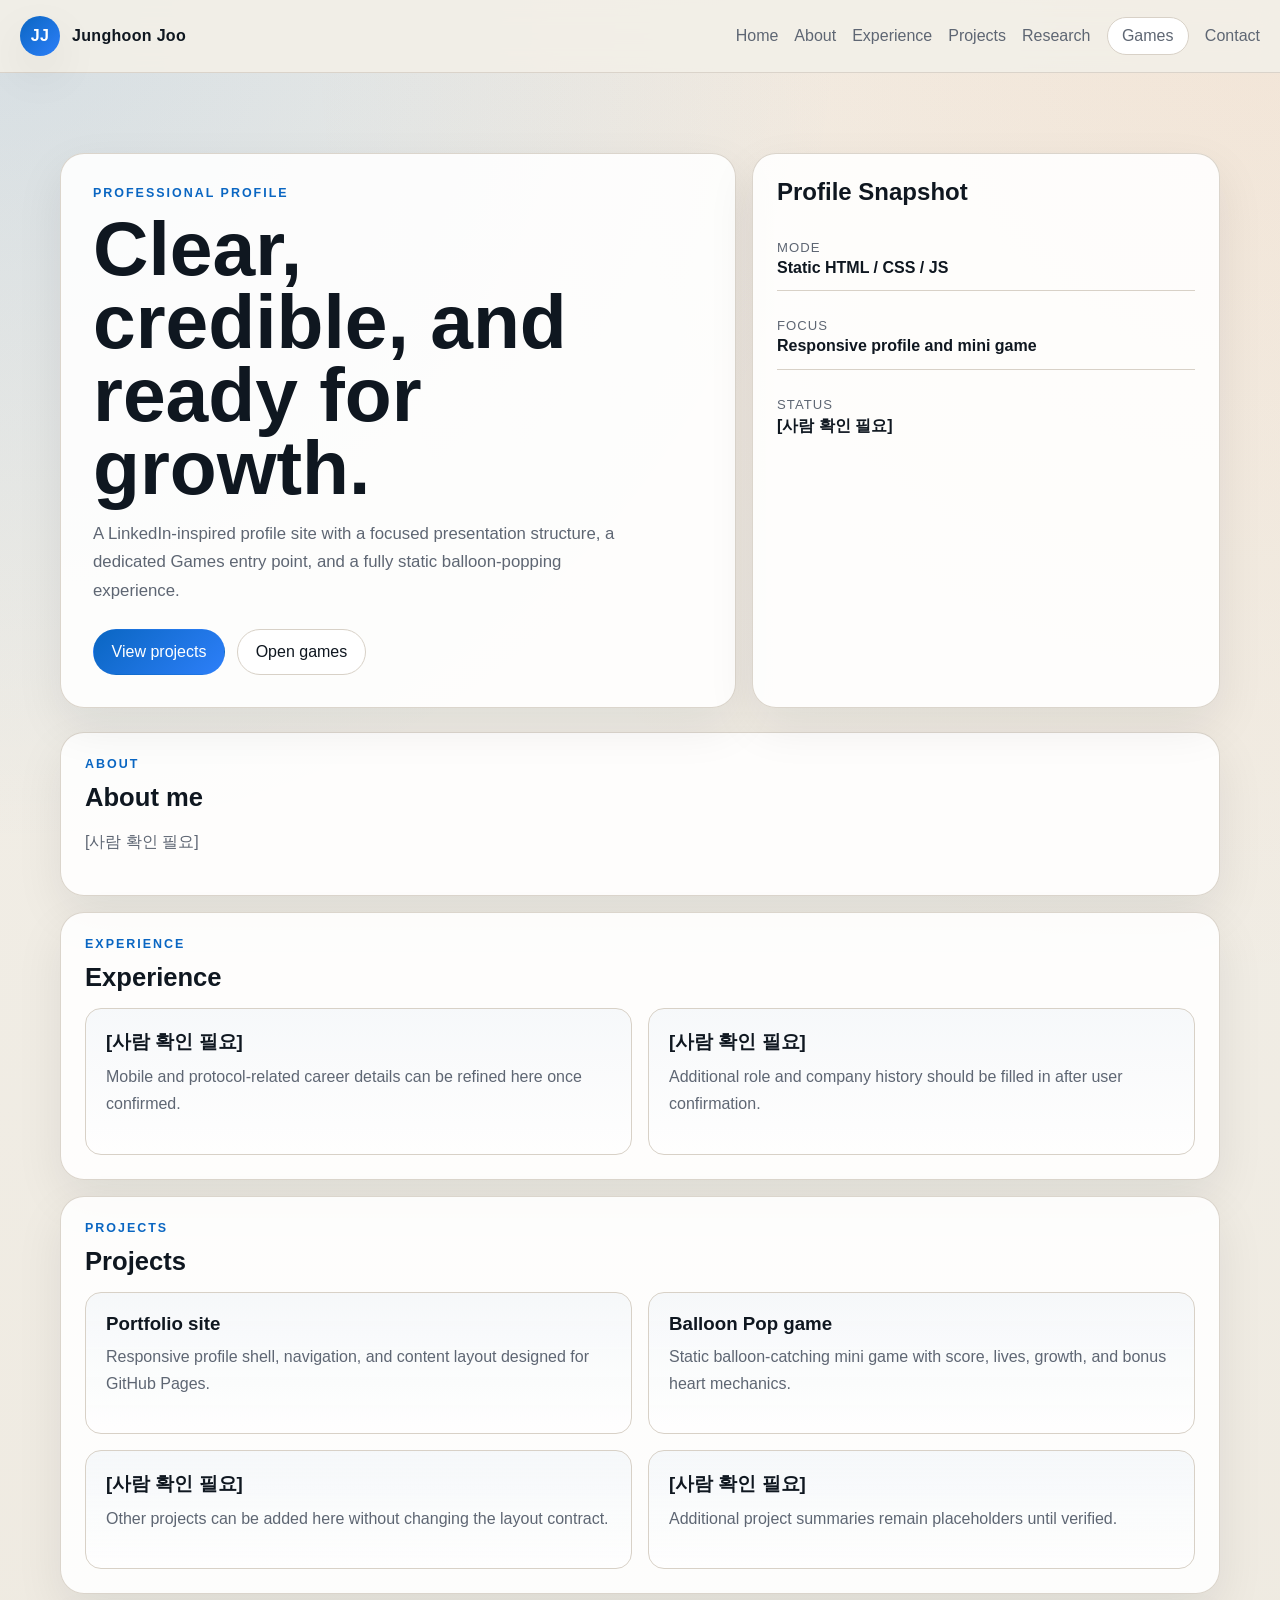
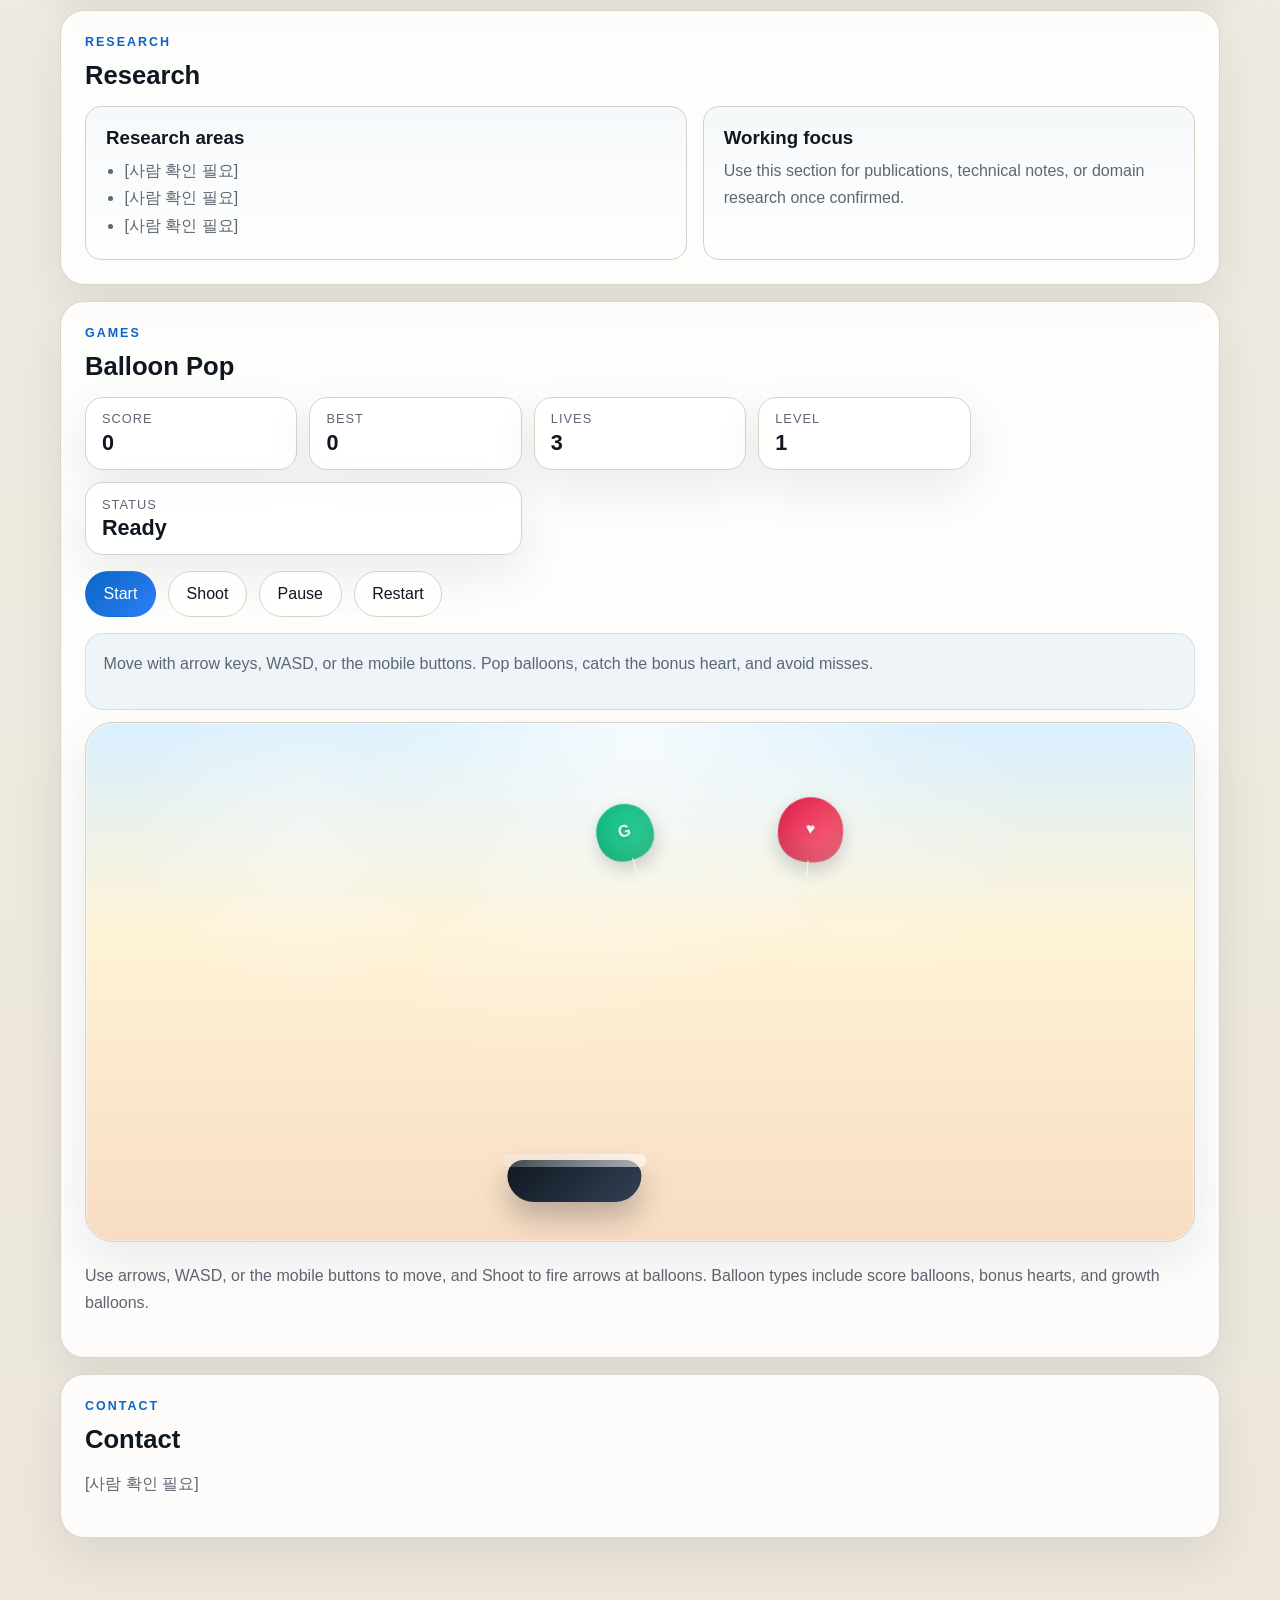
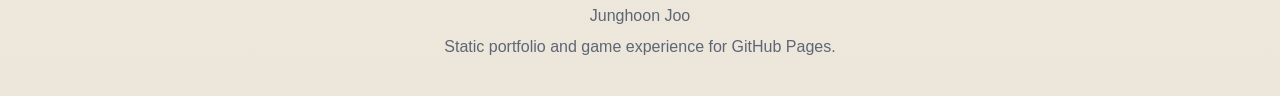
==== index.html @ d40669d9 "Fix balloon shooting game visibility" ====
<!doctype html>
<html lang="ko">
  <head>
    <meta charset="utf-8" />
    <meta name="viewport" content="width=device-width, initial-scale=1" />
    <meta name="description" content="Junghoon Joo의 프로페셔널 개인 웹사이트" />
    <title>Junghoon Joo | Profile</title>
    <link rel="stylesheet" href="styles.css" />
  </head>
  <body>
    <a class="skip-link" href="#home">Skip to content</a>
    <header class="site-header">
      <div class="brand">
        <a href="#home" aria-label="홈으로 이동">
          <span class="brand-mark">JJ</span>
          <span class="brand-text">Junghoon Joo</span>
        </a>
      </div>
      <button class="menu-toggle" type="button" aria-expanded="false" aria-controls="primary-nav">
        Menu
      </button>
      <nav id="primary-nav" class="primary-nav" aria-label="Primary">
        <a href="#home">Home</a>
        <a href="#about">About</a>
        <a href="#experience">Experience</a>
        <a href="#projects">Projects</a>
        <a href="#research">Research</a>
        <div class="nav-games">
          <button class="games-toggle" type="button" aria-expanded="false" aria-controls="games-menu">
            Games
          </button>
          <div id="games-menu" class="games-menu" hidden>
            <a href="#games">Balloon Pop</a>
          </div>
        </div>
        <a href="#contact">Contact</a>
      </nav>
    </header>

    <main id="home">
      <section class="hero section">
        <div class="hero-copy">
          <p class="eyebrow">Professional profile</p>
          <h1>Clear, credible, and ready for growth.</h1>
          <p class="lede">
            A LinkedIn-inspired profile site with a focused presentation structure, a dedicated Games entry point,
            and a fully static balloon-popping experience.
          </p>
          <div class="hero-actions">
            <a class="button button-primary" href="#projects">View projects</a>
            <a class="button button-secondary" href="#games">Open games</a>
          </div>
        </div>
        <aside class="hero-card card">
          <h2>Profile Snapshot</h2>
          <dl class="stats">
            <div>
              <dt>Mode</dt>
              <dd>Static HTML / CSS / JS</dd>
            </div>
            <div>
              <dt>Focus</dt>
              <dd>Responsive profile and mini game</dd>
            </div>
            <div>
              <dt>Status</dt>
              <dd>[사람 확인 필요]</dd>
            </div>
          </dl>
        </aside>
      </section>

      <section id="about" class="section card">
        <div class="section-heading">
          <p class="eyebrow">About</p>
          <h2>About me</h2>
        </div>
        <p class="section-text">
          [사람 확인 필요]
        </p>
      </section>

      <section id="experience" class="section card">
        <div class="section-heading">
          <p class="eyebrow">Experience</p>
          <h2>Experience</h2>
        </div>
        <div class="timeline">
          <article class="timeline-item">
            <h3>[사람 확인 필요]</h3>
            <p>Mobile and protocol-related career details can be refined here once confirmed.</p>
          </article>
          <article class="timeline-item">
            <h3>[사람 확인 필요]</h3>
            <p>Additional role and company history should be filled in after user confirmation.</p>
          </article>
        </div>
      </section>

      <section id="projects" class="section card">
        <div class="section-heading">
          <p class="eyebrow">Projects</p>
          <h2>Projects</h2>
        </div>
        <div class="grid-2">
          <article class="feature-card">
            <h3>Portfolio site</h3>
            <p>Responsive profile shell, navigation, and content layout designed for GitHub Pages.</p>
          </article>
          <article class="feature-card">
            <h3>Balloon Pop game</h3>
            <p>Static balloon-catching mini game with score, lives, growth, and bonus heart mechanics.</p>
          </article>
          <article class="feature-card">
            <h3>[사람 확인 필요]</h3>
            <p>Other projects can be added here without changing the layout contract.</p>
          </article>
          <article class="feature-card">
            <h3>[사람 확인 필요]</h3>
            <p>Additional project summaries remain placeholders until verified.</p>
          </article>
        </div>
      </section>

      <section id="research" class="section card">
        <div class="section-heading">
          <p class="eyebrow">Research</p>
          <h2>Research</h2>
        </div>
        <div class="research-layout">
          <article class="research-card">
            <h3>Research areas</h3>
            <ul>
              <li>[사람 확인 필요]</li>
              <li>[사람 확인 필요]</li>
              <li>[사람 확인 필요]</li>
            </ul>
          </article>
          <article class="research-card">
            <h3>Working focus</h3>
            <p>Use this section for publications, technical notes, or domain research once confirmed.</p>
          </article>
        </div>
      </section>

      <section id="games" class="section card">
        <div class="section-heading">
          <p class="eyebrow">Games</p>
          <h2>Balloon Pop</h2>
        </div>
        <div class="game-shell">
          <div class="game-panel">
            <div class="game-hud" aria-live="polite">
              <div class="hud-item"><span>Score</span><strong data-score>0</strong></div>
              <div class="hud-item"><span>Best</span><strong data-best>0</strong></div>
              <div class="hud-item"><span>Lives</span><strong data-lives>3</strong></div>
              <div class="hud-item"><span>Level</span><strong data-level>1</strong></div>
              <div class="hud-item hud-wide"><span>Status</span><strong data-status>Ready</strong></div>
            </div>

            <div class="game-actions">
              <button type="button" class="button button-primary" data-action="start">Start</button>
              <button type="button" class="button button-secondary" data-action="shoot">Shoot</button>
              <button type="button" class="button button-secondary" data-action="pause">Pause</button>
              <button type="button" class="button button-secondary" data-action="restart">Restart</button>
            </div>
          </div>

          <div class="arena-wrap">
            <div class="arena-help">
              <p>Move with arrow keys, WASD, or the mobile buttons. Pop balloons, catch the bonus heart, and avoid misses.</p>
            </div>
            <div class="game-arena" data-arena>
              <div class="arena-backdrop"></div>
              <div class="player" data-player aria-label="player"></div>
            </div>
          </div>

          <div class="mobile-controls" aria-label="Touch controls">
            <button type="button" class="control control-up" data-move="up" aria-label="Move up">▲</button>
            <div class="control-row">
              <button type="button" class="control" data-move="left" aria-label="Move left">◀</button>
              <button type="button" class="control control-center" data-action="shoot" aria-label="Shoot arrow">➤</button>
              <button type="button" class="control" data-move="right" aria-label="Move right">▶</button>
            </div>
            <button type="button" class="control control-down" data-move="down" aria-label="Move down">▼</button>
          </div>

          <div class="instructions">
            <p>Use arrows, WASD, or the mobile buttons to move, and Shoot to fire arrows at balloons. Balloon types include score balloons, bonus hearts, and growth balloons.</p>
          </div>
        </div>
      </section>

      <section id="contact" class="section card">
        <div class="section-heading">
          <p class="eyebrow">Contact</p>
          <h2>Contact</h2>
        </div>
        <p class="section-text">[사람 확인 필요]</p>
      </section>
    </main>

    <footer class="site-footer">
      <p>Junghoon Joo</p>
      <p>Static portfolio and game experience for GitHub Pages.</p>
    </footer>

    <script src="script.js"></script>
    <script src="game.js"></script>
  </body>
</html>
---- styles.css ----
:root {
  color-scheme: light;
  --bg: #f2efe8;
  --bg-alt: #ece6db;
  --panel: #ffffff;
  --text: #0f1720;
  --muted: #5e6673;
  --line: #d8d1c7;
  --accent: #0a66c2;
  --accent-2: #f97316;
  --success: #14b87a;
  --danger: #d64545;
  --shadow: 0 18px 48px rgba(15, 23, 32, 0.08);
  --radius: 24px;
  --radius-sm: 16px;
}

* {
  box-sizing: border-box;
}

html {
  scroll-behavior: smooth;
}

body {
  margin: 0;
  color: var(--text);
  font-family: "Segoe UI", "Helvetica Neue", Arial, sans-serif;
  background:
    radial-gradient(circle at top left, rgba(10, 102, 194, 0.12), transparent 24%),
    radial-gradient(circle at top right, rgba(249, 115, 22, 0.08), transparent 28%),
    linear-gradient(180deg, var(--bg), var(--bg-alt));
}

a {
  color: inherit;
  text-decoration: none;
}

button,
a.button {
  font: inherit;
}

.skip-link {
  position: absolute;
  left: 1rem;
  top: -4rem;
  padding: 0.75rem 1rem;
  border-radius: 999px;
  background: var(--panel);
  border: 1px solid var(--line);
  z-index: 20;
}

.skip-link:focus {
  top: 1rem;
}

.site-header {
  position: sticky;
  top: 0;
  z-index: 15;
  display: flex;
  align-items: center;
  justify-content: space-between;
  gap: 1rem;
  padding: 1rem 1.25rem;
  border-bottom: 1px solid rgba(216, 209, 199, 0.9);
  background: rgba(242, 239, 232, 0.92);
  backdrop-filter: blur(14px);
}

.brand a {
  display: inline-flex;
  align-items: center;
  gap: 0.75rem;
  font-weight: 800;
  letter-spacing: 0.02em;
}

.brand-mark {
  display: inline-grid;
  place-items: center;
  width: 2.5rem;
  height: 2.5rem;
  border-radius: 50%;
  background: linear-gradient(135deg, var(--accent), #2d7ff9);
  color: #fff;
  box-shadow: var(--shadow);
}

.menu-toggle,
.games-toggle,
.button,
.control {
  border: 1px solid var(--line);
  background: var(--panel);
  color: var(--text);
}

.menu-toggle {
  display: none;
  border-radius: 999px;
  padding: 0.7rem 1rem;
}

.primary-nav {
  display: flex;
  align-items: center;
  gap: 1rem;
}

.primary-nav > a,
.games-toggle {
  color: var(--muted);
}

.nav-games {
  position: relative;
}

.games-toggle {
  border-radius: 999px;
  padding: 0.55rem 0.9rem;
}

.games-menu {
  position: absolute;
  top: calc(100% + 0.5rem);
  left: 0;
  min-width: 12rem;
  padding: 0.5rem;
  border: 1px solid var(--line);
  border-radius: 16px;
  background: var(--panel);
  box-shadow: var(--shadow);
}

.games-menu[hidden] {
  display: none;
}

.games-menu a {
  display: block;
  padding: 0.75rem 0.85rem;
  border-radius: 12px;
}

.games-menu a:hover,
.games-menu a:focus-visible {
  background: rgba(10, 102, 194, 0.08);
}

.nav-games:hover .games-menu,
.nav-games:focus-within .games-menu {
  display: block;
}

main {
  width: min(1160px, calc(100% - 2rem));
  margin: 0 auto;
  padding: 1.5rem 0 4rem;
}

.section {
  margin-top: 1rem;
}

.hero {
  display: grid;
  grid-template-columns: 1.3fr 0.9fr;
  gap: 1rem;
  padding: 2.5rem 0 0.5rem;
}

.hero-copy,
.hero-card,
.card {
  background: rgba(255, 255, 255, 0.88);
  border: 1px solid rgba(216, 209, 199, 0.9);
  border-radius: var(--radius);
  box-shadow: var(--shadow);
}

.hero-copy {
  padding: 2rem;
}

.hero-card {
  padding: 1.5rem;
}

.eyebrow {
  margin: 0 0 0.75rem;
  color: var(--accent);
  font-size: 0.78rem;
  font-weight: 800;
  letter-spacing: 0.16em;
  text-transform: uppercase;
}

h1,
h2,
h3,
p,
ul,
dl {
  margin-top: 0;
}

h1 {
  margin-bottom: 0;
  max-width: 12ch;
  font-size: clamp(2.4rem, 6vw, 5rem);
  line-height: 0.95;
}

.lede,
.section-text,
.timeline-item p,
.feature-card p,
.research-card p,
.instructions p,
.arena-help p,
.site-footer p {
  color: var(--muted);
  line-height: 1.7;
}

.lede {
  max-width: 58ch;
  margin: 1rem 0 0;
  font-size: 1.05rem;
}

.hero-actions {
  display: flex;
  flex-wrap: wrap;
  gap: 0.75rem;
  margin-top: 1.5rem;
}

.button {
  display: inline-flex;
  align-items: center;
  justify-content: center;
  gap: 0.4rem;
  min-height: 2.85rem;
  padding: 0.75rem 1.1rem;
  border-radius: 999px;
  transition: transform 160ms ease, box-shadow 160ms ease, background-color 160ms ease;
}

.button:hover {
  transform: translateY(-1px);
}

.button-primary {
  color: #fff;
  border-color: transparent;
  background: linear-gradient(135deg, var(--accent), #2d7ff9);
}

.button-secondary {
  background: rgba(255, 255, 255, 0.9);
}

.section.card,
.hero-card {
  padding: 1.5rem;
}

.section-heading {
  margin-bottom: 1rem;
}

.section-heading h2 {
  margin-bottom: 0;
  font-size: clamp(1.45rem, 2vw, 2rem);
}

.stats {
  display: grid;
  gap: 0.85rem;
  margin: 1rem 0 0;
}

.stats div {
  padding: 0.85rem 0;
  border-bottom: 1px solid var(--line);
}

.stats div:last-child {
  border-bottom: 0;
}

.stats dt {
  margin-bottom: 0.25rem;
  color: var(--muted);
  font-size: 0.82rem;
  text-transform: uppercase;
  letter-spacing: 0.08em;
}

.stats dd {
  margin: 0;
  font-weight: 700;
}

.timeline,
.grid-2,
.research-layout {
  display: grid;
  gap: 1rem;
}

.timeline {
  grid-template-columns: repeat(2, minmax(0, 1fr));
}

.grid-2 {
  grid-template-columns: repeat(2, minmax(0, 1fr));
}

.research-layout {
  grid-template-columns: 1.1fr 0.9fr;
}

.timeline-item,
.feature-card,
.research-card {
  padding: 1.25rem;
  border-radius: var(--radius-sm);
  border: 1px solid var(--line);
  background: linear-gradient(180deg, rgba(10, 102, 194, 0.03), rgba(255, 255, 255, 0.6));
}

.timeline-item h3,
.feature-card h3,
.research-card h3 {
  margin-bottom: 0.5rem;
}

.research-card ul {
  margin: 0;
  padding-left: 1.15rem;
  color: var(--muted);
  line-height: 1.7;
}

.game-shell {
  display: grid;
  gap: 1rem;
}

.game-panel {
  display: grid;
  gap: 1rem;
}

.game-hud {
  display: grid;
  grid-template-columns: repeat(5, minmax(0, 1fr));
  gap: 0.75rem;
}

.hud-item {
  padding: 0.85rem 1rem;
  border-radius: 18px;
  background: rgba(255, 255, 255, 0.92);
  border: 1px solid var(--line);
  box-shadow: var(--shadow);
}

.hud-item span {
  display: block;
  margin-bottom: 0.2rem;
  font-size: 0.8rem;
  color: var(--muted);
  text-transform: uppercase;
  letter-spacing: 0.08em;
}

.hud-item strong {
  font-size: 1.35rem;
}

.hud-wide {
  grid-column: span 2;
}

.game-actions {
  display: flex;
  flex-wrap: wrap;
  gap: 0.75rem;
}

.arena-wrap {
  display: grid;
  gap: 0.75rem;
}

.arena-help {
  padding: 1rem 1.1rem;
  border-radius: 18px;
  background: rgba(10, 102, 194, 0.06);
  border: 1px solid rgba(10, 102, 194, 0.14);
}

.game-arena {
  position: relative;
  min-height: 520px;
  overflow: hidden;
  border-radius: 28px;
  border: 1px solid var(--line);
  background:
    radial-gradient(circle at top, rgba(255, 255, 255, 0.75), transparent 36%),
    linear-gradient(180deg, #d9f0ff 0%, #fef3d7 40%, #f7dcc3 100%);
  box-shadow: inset 0 0 0 1px rgba(255, 255, 255, 0.4), var(--shadow);
}

.arena-backdrop {
  position: absolute;
  inset: 0;
  background:
    radial-gradient(circle at 20% 20%, rgba(255, 255, 255, 0.35), transparent 18%),
    radial-gradient(circle at 70% 18%, rgba(255, 255, 255, 0.18), transparent 20%),
    radial-gradient(circle at 40% 40%, rgba(255, 255, 255, 0.12), transparent 22%);
  pointer-events: none;
}

.player {
  position: absolute;
  left: 50%;
  bottom: 1rem;
  width: 4.5rem;
  height: 3rem;
  transform: translateX(-50%);
  border-radius: 18px 18px 30px 30px;
  background: linear-gradient(135deg, #0f1720, #334155);
  box-shadow: 0 14px 30px rgba(15, 23, 32, 0.28);
}

.player::before {
  content: "";
  position: absolute;
  inset: -0.35rem -0.35rem auto;
  height: 0.8rem;
  border-radius: 999px;
  background: linear-gradient(90deg, rgba(255, 255, 255, 0.2), rgba(255, 255, 255, 0.6));
}

.balloon {
  position: absolute;
  left: 0;
  top: 0;
  display: grid;
  place-items: center;
  font-weight: 800;
  color: rgba(255, 255, 255, 0.95);
  text-shadow: 0 1px 2px rgba(0, 0, 0, 0.25);
  box-shadow: inset 0 -10px 18px rgba(0, 0, 0, 0.12), 0 8px 18px rgba(15, 23, 32, 0.18);
  will-change: transform;
}

.arrow {
  position: absolute;
  left: 0;
  top: 0;
  display: grid;
  place-items: center;
  width: 12px;
  height: 26px;
  color: #fff;
  background: linear-gradient(180deg, #111827, #334155);
  border-radius: 999px;
  box-shadow: 0 8px 18px rgba(15, 23, 32, 0.28);
  will-change: transform;
}

.arrow::before {
  content: "";
  position: absolute;
  top: -8px;
  left: 50%;
  transform: translateX(-50%);
  width: 0;
  height: 0;
  border-left: 7px solid transparent;
  border-right: 7px solid transparent;
  border-bottom: 10px solid #111827;
}

.arrow::after {
  content: "";
  position: absolute;
  bottom: -7px;
  left: 50%;
  transform: translateX(-50%);
  width: 0;
  height: 0;
  border-left: 4px solid transparent;
  border-right: 4px solid transparent;
  border-top: 7px solid rgba(255, 255, 255, 0.75);
}

.balloon::after {
  content: "";
  position: absolute;
  left: 50%;
  bottom: -1rem;
  width: 1px;
  height: 1.1rem;
  background: rgba(255, 255, 255, 0.75);
}

.balloon-score {
  background: linear-gradient(135deg, #f97316, #fb7185);
}

.balloon-heart {
  background: linear-gradient(135deg, #e11d48, #fb7185);
}

.balloon-growth {
  background: linear-gradient(135deg, #10b981, #34d399);
}

.balloon-round {
  border-radius: 50% 50% 48% 48%;
}

.balloon-oval {
  border-radius: 52% 52% 45% 45%;
}

.balloon-diamond {
  clip-path: polygon(50% 0%, 100% 45%, 50% 100%, 0% 45%);
  border-radius: 14px;
}

.balloon-star {
  clip-path: polygon(50% 0%, 61% 35%, 98% 35%, 68% 57%, 79% 92%, 50% 71%, 21% 92%, 32% 57%, 2% 35%, 39% 35%);
  border-radius: 14px;
}

.balloon-pulse {
  animation: pulse 1.4s ease-in-out infinite;
}

.balloon-float {
  animation: float 2.8s ease-in-out infinite;
}

.balloon-bounce {
  animation: bounce 1.6s ease-in-out infinite;
}

.mobile-controls {
  display: none;
  justify-items: center;
  gap: 0.5rem;
}

.control-row {
  display: flex;
  gap: 0.5rem;
}

.control {
  width: 3rem;
  height: 3rem;
  border-radius: 16px;
  font-weight: 800;
  box-shadow: var(--shadow);
}

.control-center {
  background: rgba(10, 102, 194, 0.08);
}

.control-center:active,
.control:active {
  transform: translateY(1px);
}

.instructions {
  padding-top: 0.25rem;
}

.site-footer {
  width: min(1160px, calc(100% - 2rem));
  margin: 0 auto;
  padding: 0 0 2rem;
  color: var(--muted);
  text-align: center;
}

.site-footer p {
  margin-bottom: 0.25rem;
}

@keyframes float {
  0%,
  100% {
    transform: translateY(0);
  }
  50% {
    transform: translateY(-8px);
  }
}

@keyframes bounce {
  0%,
  100% {
    transform: translateY(0);
  }
  50% {
    transform: translateY(6px);
  }
}

@keyframes pulse {
  0%,
  100% {
    transform: scale(1);
  }
  50% {
    transform: scale(1.03);
  }
}

@media (max-width: 1024px) {
  .hero,
  .research-layout {
    grid-template-columns: 1fr;
  }

  .game-hud {
    grid-template-columns: repeat(2, minmax(0, 1fr));
  }

  .hud-wide {
    grid-column: span 2;
  }
}

@media (max-width: 768px) {
  .site-header {
    flex-wrap: wrap;
  }

  .menu-toggle {
    display: inline-flex;
  }

  .primary-nav {
    display: none;
    width: 100%;
    flex-direction: column;
    align-items: flex-start;
    gap: 0.35rem;
    padding-top: 0.6rem;
  }

  .primary-nav.is-open {
    display: flex;
  }

  .nav-games {
    width: 100%;
  }

  .games-menu {
    position: static;
    display: block;
    min-width: 0;
    margin-top: 0.35rem;
    box-shadow: none;
  }

  .games-toggle {
    width: 100%;
    text-align: left;
  }

  main,
  .site-footer {
    width: min(100% - 1rem, 1160px);
  }

  .timeline,
  .grid-2,
  .research-layout {
    grid-template-columns: 1fr;
  }

  .game-hud {
    grid-template-columns: repeat(2, minmax(0, 1fr));
  }

  .hud-wide {
    grid-column: span 2;
  }

  .game-arena {
    min-height: 460px;
  }

  .mobile-controls {
    display: grid;
  }
}

@media (max-width: 520px) {
  .hero-copy,
  .hero-card,
  .section.card {
    padding: 1.1rem;
  }

  .game-hud {
    grid-template-columns: 1fr;
  }

  .hud-wide {
    grid-column: span 1;
  }

  .hero-actions,
  .game-actions {
    flex-direction: column;
  }

  .button {
    width: 100%;
  }
}
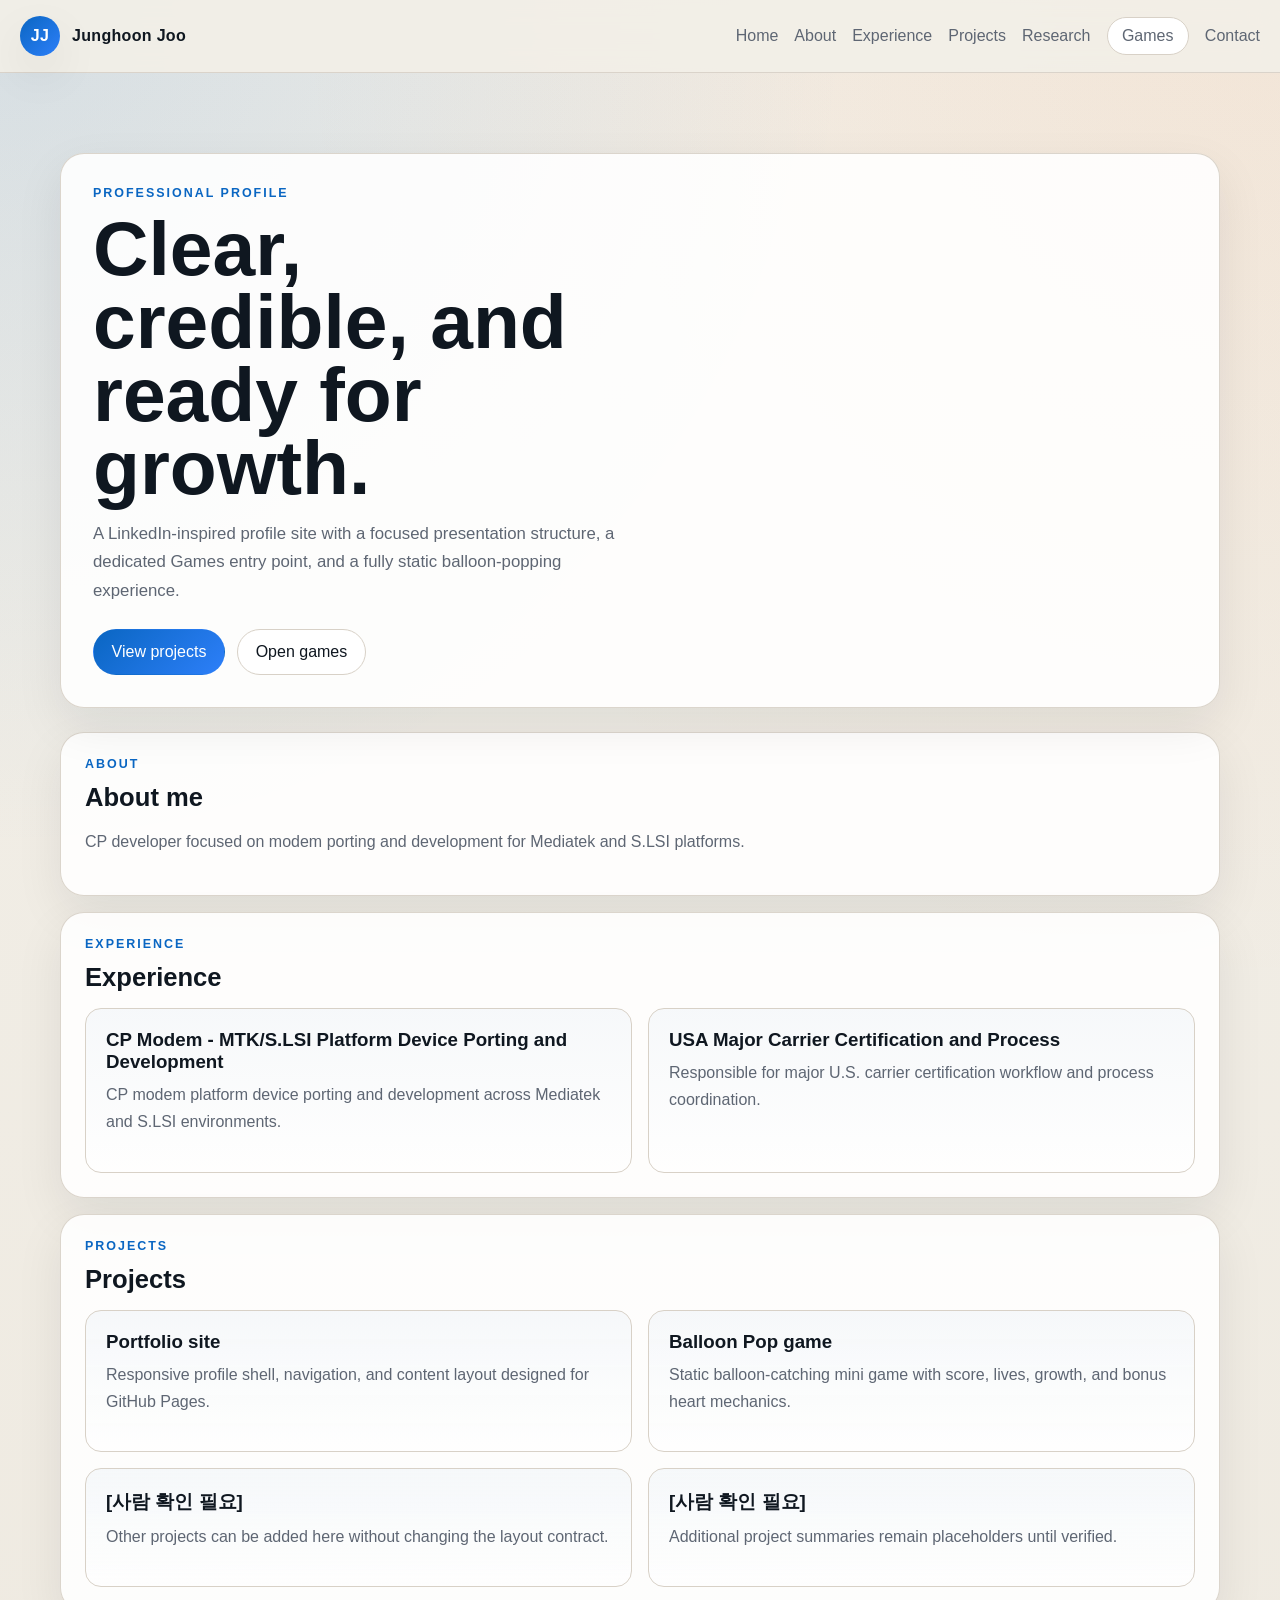
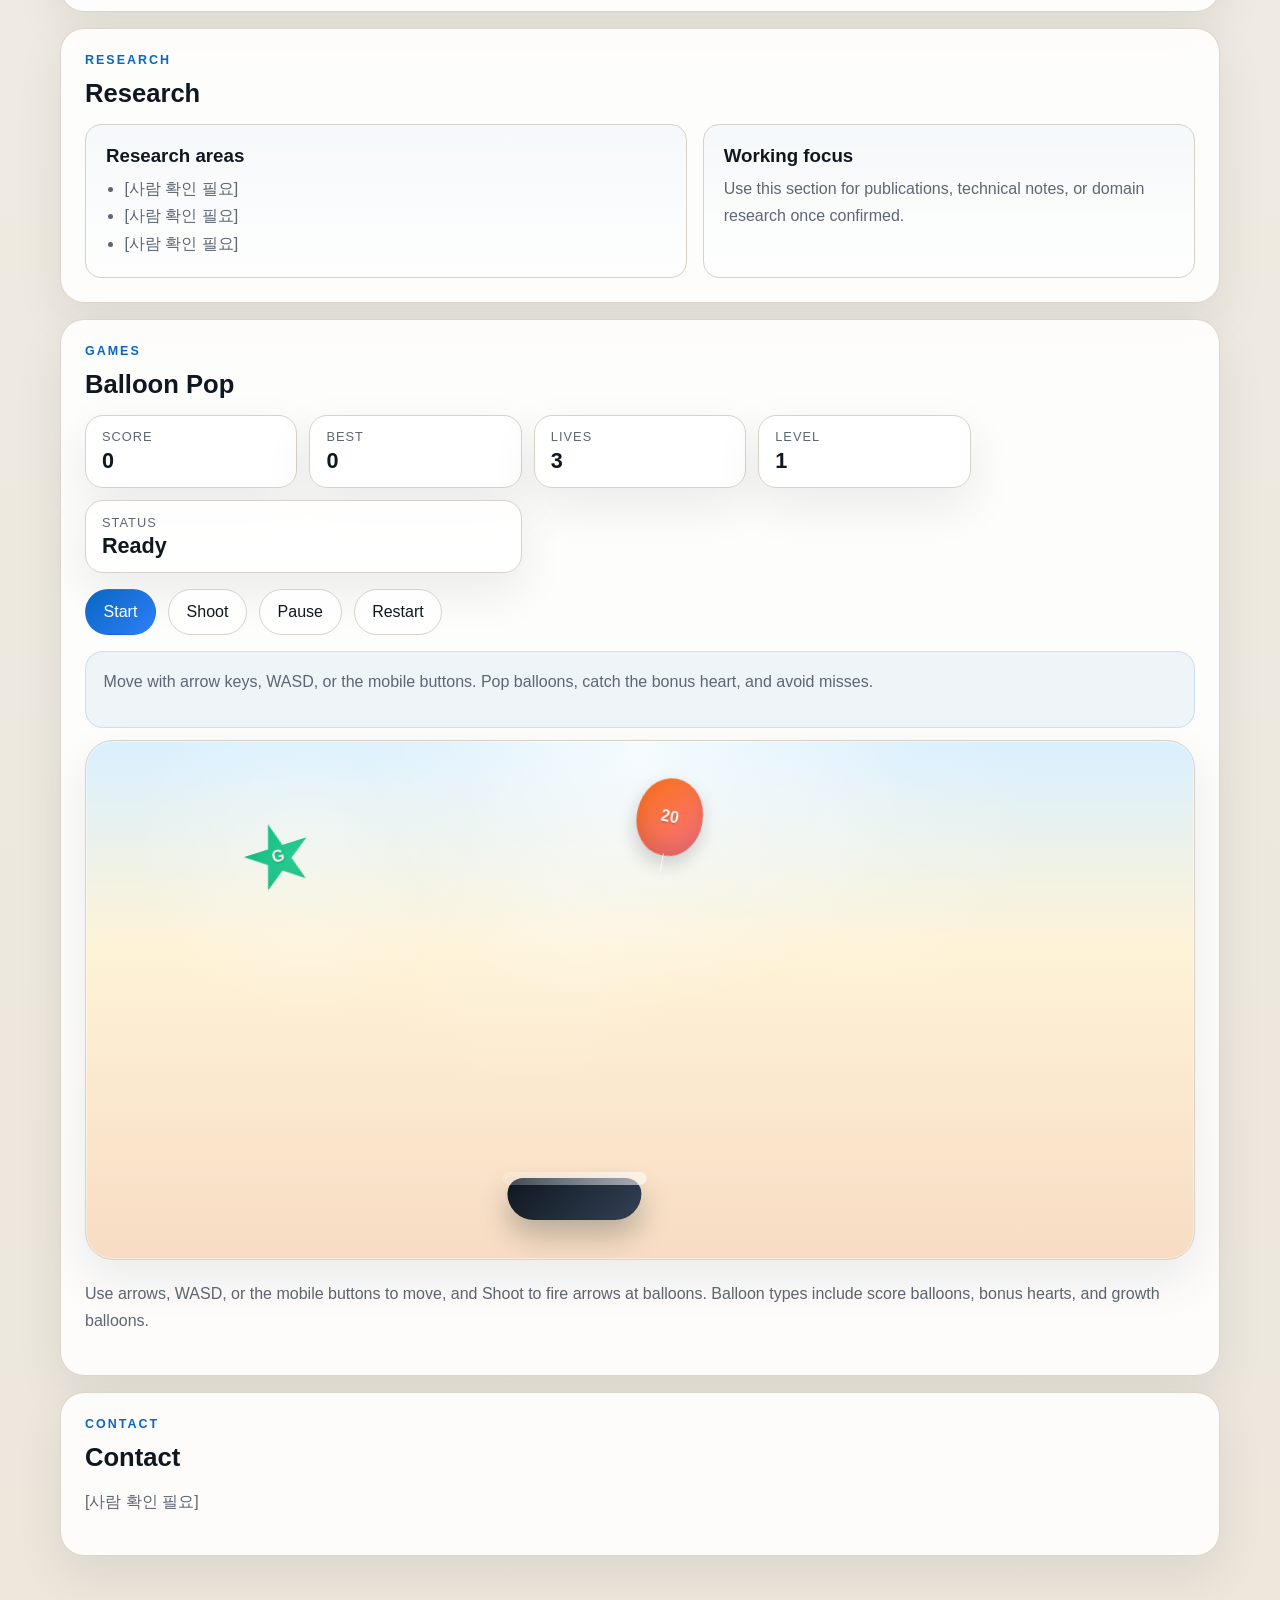
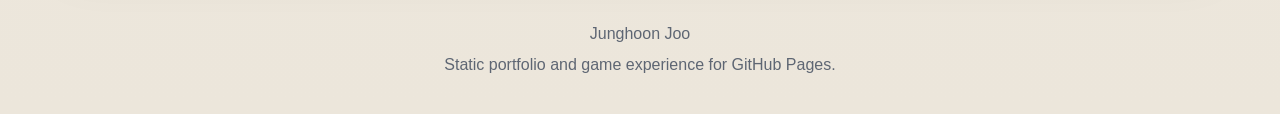
==== commit f8721542: "Refine profile content" ====
--- a/index.html
+++ b/index.html
@@ -51,23 +51,6 @@
             <a class="button button-secondary" href="#games">Open games</a>
           </div>
         </div>
-        <aside class="hero-card card">
-          <h2>Profile Snapshot</h2>
-          <dl class="stats">
-            <div>
-              <dt>Mode</dt>
-              <dd>Static HTML / CSS / JS</dd>
-            </div>
-            <div>
-              <dt>Focus</dt>
-              <dd>Responsive profile and mini game</dd>
-            </div>
-            <div>
-              <dt>Status</dt>
-              <dd>[사람 확인 필요]</dd>
-            </div>
-          </dl>
-        </aside>
       </section>
 
       <section id="about" class="section card">
@@ -76,7 +59,7 @@
           <h2>About me</h2>
         </div>
         <p class="section-text">
-          [사람 확인 필요]
+          CP developer focused on modem porting and development for Mediatek and S.LSI platforms.
         </p>
       </section>
 
@@ -87,12 +70,12 @@
         </div>
         <div class="timeline">
           <article class="timeline-item">
-            <h3>[사람 확인 필요]</h3>
-            <p>Mobile and protocol-related career details can be refined here once confirmed.</p>
+            <h3>CP Modem - MTK/S.LSI Platform Device Porting and Development</h3>
+            <p>CP modem platform device porting and development across Mediatek and S.LSI environments.</p>
           </article>
           <article class="timeline-item">
-            <h3>[사람 확인 필요]</h3>
-            <p>Additional role and company history should be filled in after user confirmation.</p>
+            <h3>USA Major Carrier Certification and Process</h3>
+            <p>Responsible for major U.S. carrier certification workflow and process coordination.</p>
           </article>
         </div>
       </section>
--- a/styles.css
+++ b/styles.css
@@ -170,7 +170,7 @@
 
 .hero {
   display: grid;
-  grid-template-columns: 1.3fr 0.9fr;
+  grid-template-columns: minmax(0, 1fr);
   gap: 1rem;
   padding: 2.5rem 0 0.5rem;
 }
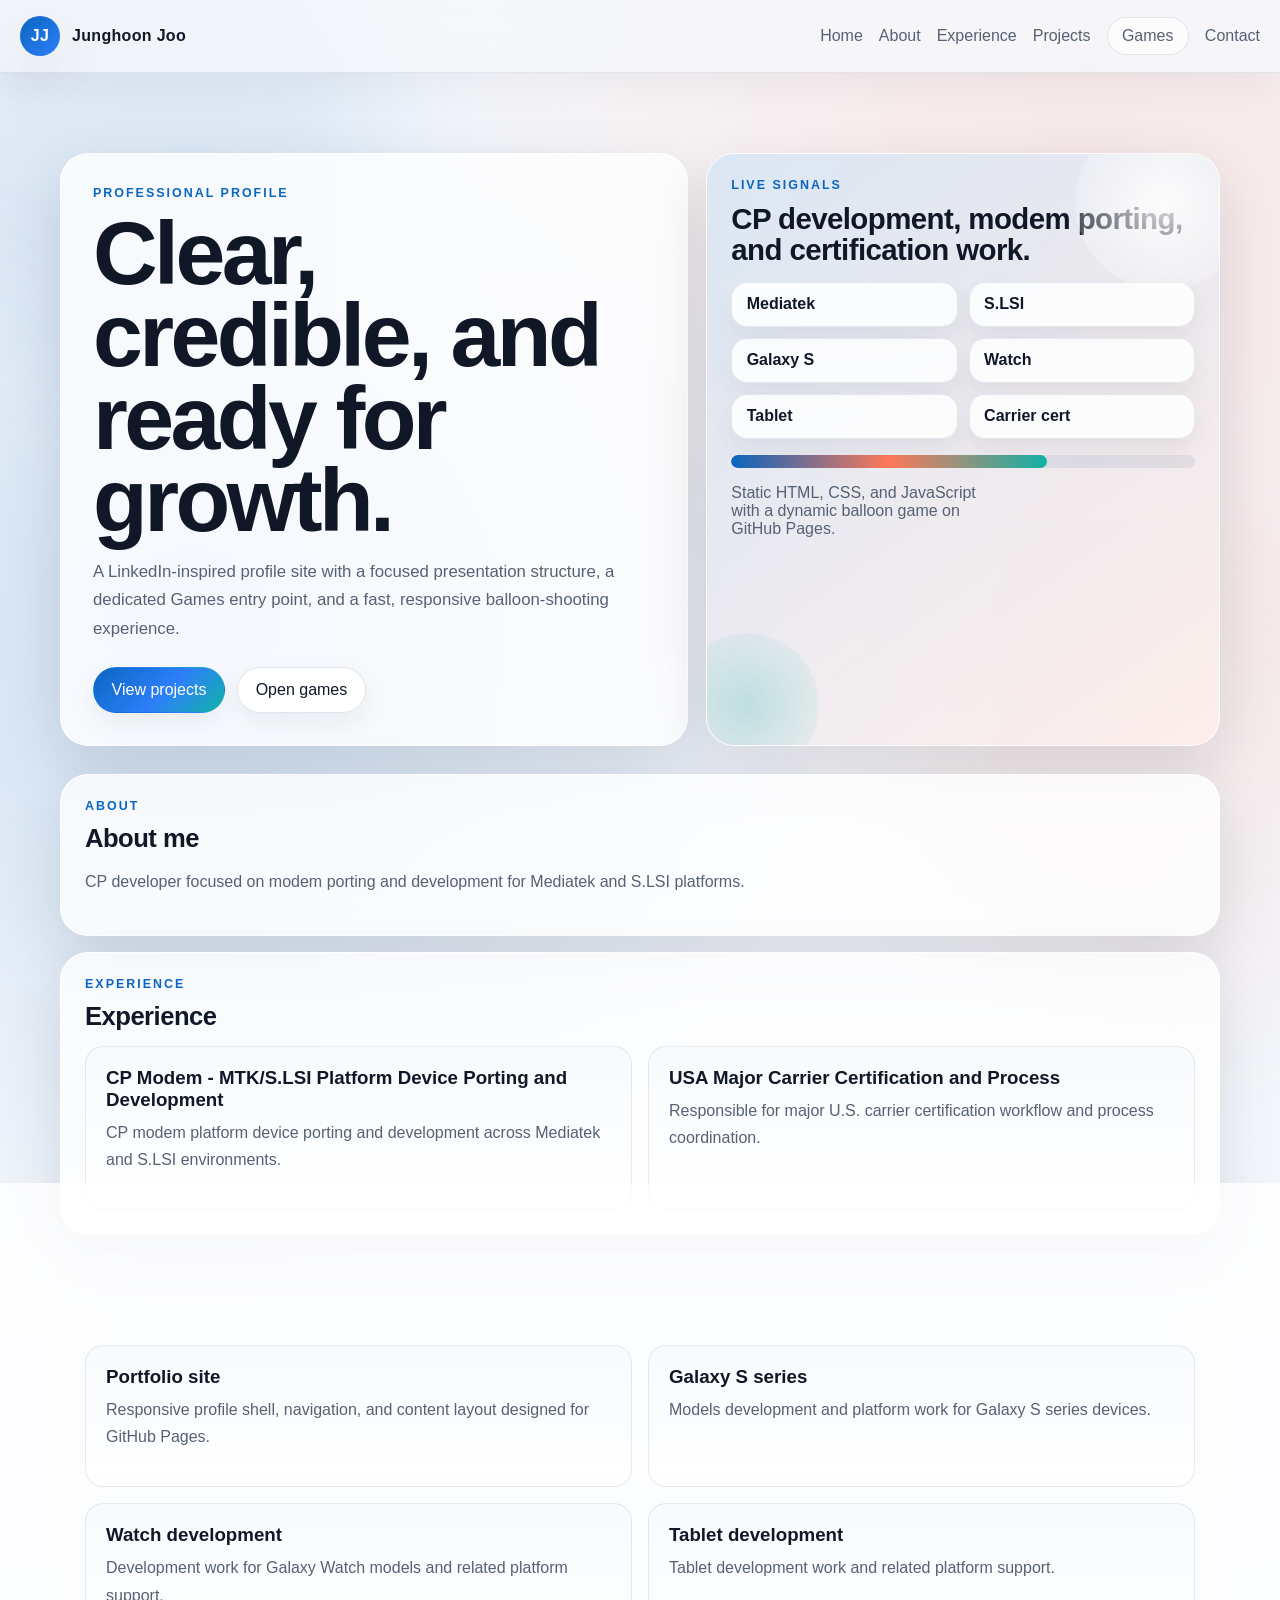
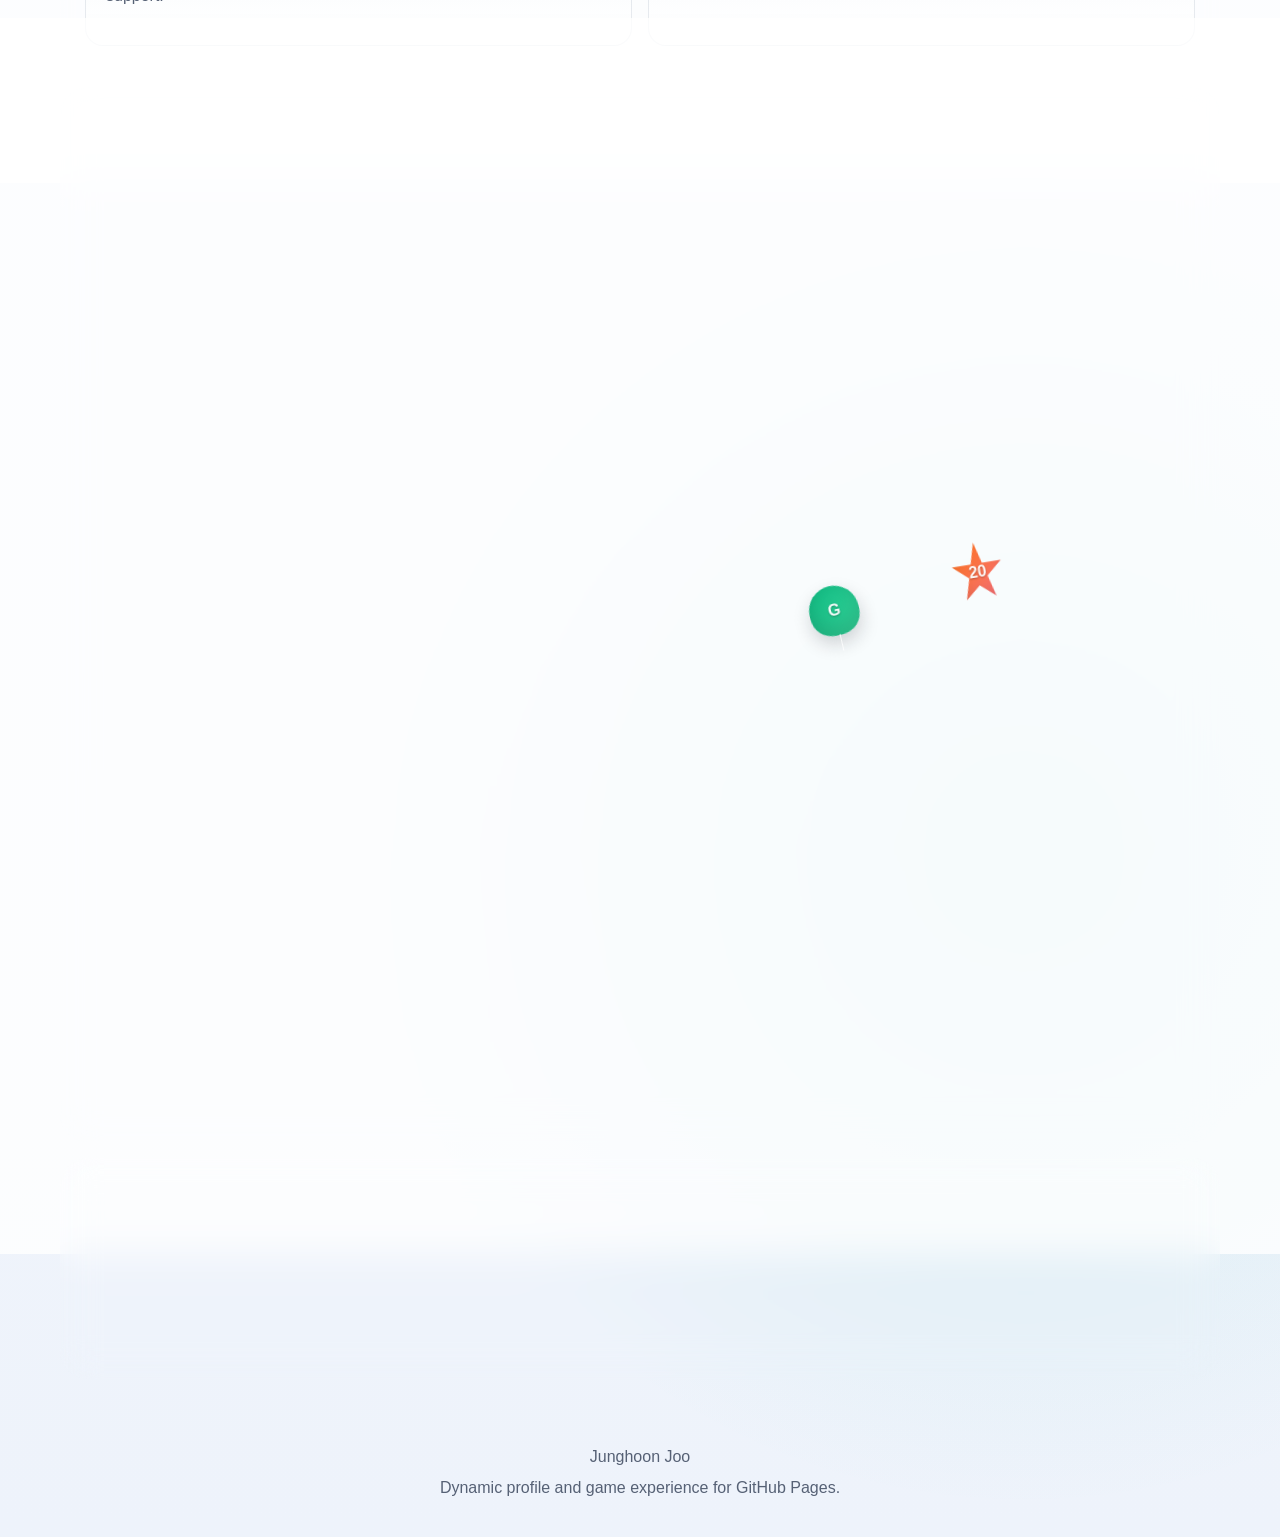
==== commit 8ffa0fc3: "Apply Step 9 site updates" ====
--- a/index.html
+++ b/index.html
@@ -24,7 +24,6 @@
         <a href="#about">About</a>
         <a href="#experience">Experience</a>
         <a href="#projects">Projects</a>
-        <a href="#research">Research</a>
         <div class="nav-games">
           <button class="games-toggle" type="button" aria-expanded="false" aria-controls="games-menu">
             Games
@@ -44,13 +43,29 @@
           <h1>Clear, credible, and ready for growth.</h1>
           <p class="lede">
             A LinkedIn-inspired profile site with a focused presentation structure, a dedicated Games entry point,
-            and a fully static balloon-popping experience.
+            and a fast, responsive balloon-shooting experience.
           </p>
           <div class="hero-actions">
             <a class="button button-primary" href="#projects">View projects</a>
             <a class="button button-secondary" href="#games">Open games</a>
           </div>
         </div>
+        <aside class="hero-visual card">
+          <p class="eyebrow">Live signals</p>
+          <h2>CP development, modem porting, and certification work.</h2>
+          <div class="signal-grid" aria-label="Profile focus areas">
+            <span>Mediatek</span>
+            <span>S.LSI</span>
+            <span>Galaxy S</span>
+            <span>Watch</span>
+            <span>Tablet</span>
+            <span>Carrier cert</span>
+          </div>
+          <div class="signal-bar" aria-hidden="true">
+            <span></span>
+          </div>
+          <p class="signal-note">Static HTML, CSS, and JavaScript with a dynamic balloon game on GitHub Pages.</p>
+        </aside>
       </section>
 
       <section id="about" class="section card">
@@ -91,37 +106,16 @@
             <p>Responsive profile shell, navigation, and content layout designed for GitHub Pages.</p>
           </article>
           <article class="feature-card">
-            <h3>Balloon Pop game</h3>
-            <p>Static balloon-catching mini game with score, lives, growth, and bonus heart mechanics.</p>
+            <h3>Galaxy S series</h3>
+            <p>Models development and platform work for Galaxy S series devices.</p>
           </article>
           <article class="feature-card">
-            <h3>[사람 확인 필요]</h3>
-            <p>Other projects can be added here without changing the layout contract.</p>
+            <h3>Watch development</h3>
+            <p>Development work for Galaxy Watch models and related platform support.</p>
           </article>
           <article class="feature-card">
-            <h3>[사람 확인 필요]</h3>
-            <p>Additional project summaries remain placeholders until verified.</p>
-          </article>
-        </div>
-      </section>
-
-      <section id="research" class="section card">
-        <div class="section-heading">
-          <p class="eyebrow">Research</p>
-          <h2>Research</h2>
-        </div>
-        <div class="research-layout">
-          <article class="research-card">
-            <h3>Research areas</h3>
-            <ul>
-              <li>[사람 확인 필요]</li>
-              <li>[사람 확인 필요]</li>
-              <li>[사람 확인 필요]</li>
-            </ul>
-          </article>
-          <article class="research-card">
-            <h3>Working focus</h3>
-            <p>Use this section for publications, technical notes, or domain research once confirmed.</p>
+            <h3>Tablet development</h3>
+            <p>Tablet development work and related platform support.</p>
           </article>
         </div>
       </section>
@@ -151,7 +145,7 @@
 
           <div class="arena-wrap">
             <div class="arena-help">
-              <p>Move with arrow keys, WASD, or the mobile buttons. Pop balloons, catch the bonus heart, and avoid misses.</p>
+              <p>Move with arrow keys, WASD, mouse or touch controls. Pop balloons, catch the bonus heart, and avoid misses.</p>
             </div>
             <div class="game-arena" data-arena>
               <div class="arena-backdrop"></div>
@@ -170,7 +164,7 @@
           </div>
 
           <div class="instructions">
-            <p>Use arrows, WASD, or the mobile buttons to move, and Shoot to fire arrows at balloons. Balloon types include score balloons, bonus hearts, and growth balloons.</p>
+            <p>Use arrows, WASD, mouse, or the mobile buttons to move, and Shoot to fire arrows at balloons. Balloon types include score balloons, bonus hearts, and growth balloons.</p>
           </div>
         </div>
       </section>
@@ -180,13 +174,16 @@
           <p class="eyebrow">Contact</p>
           <h2>Contact</h2>
         </div>
-        <p class="section-text">[사람 확인 필요]</p>
+        <div class="contact-stack">
+          <a class="contact-link" href="mailto:junghoonjoo@gmail.com">junghoonjoo@gmail.com</a>
+          <p class="section-text">junghoon.joo@samsung [사람 확인 필요]</p>
+        </div>
       </section>
     </main>
 
     <footer class="site-footer">
       <p>Junghoon Joo</p>
-      <p>Static portfolio and game experience for GitHub Pages.</p>
+      <p>Dynamic profile and game experience for GitHub Pages.</p>
     </footer>
 
     <script src="script.js"></script>
--- a/styles.css
+++ b/styles.css
@@ -1,18 +1,20 @@
 :root {
   color-scheme: light;
-  --bg: #f2efe8;
-  --bg-alt: #ece6db;
-  --panel: #ffffff;
-  --text: #0f1720;
-  --muted: #5e6673;
-  --line: #d8d1c7;
+  --bg: #f6f8fc;
+  --bg-alt: #eef3fb;
+  --panel: rgba(255, 255, 255, 0.78);
+  --panel-strong: rgba(255, 255, 255, 0.92);
+  --text: #101828;
+  --muted: #566175;
+  --line: rgba(95, 115, 145, 0.18);
   --accent: #0a66c2;
-  --accent-2: #f97316;
+  --accent-2: #ff7a59;
+  --accent-3: #12b3a8;
   --success: #14b87a;
   --danger: #d64545;
-  --shadow: 0 18px 48px rgba(15, 23, 32, 0.08);
-  --radius: 24px;
-  --radius-sm: 16px;
+  --shadow: 0 22px 60px rgba(16, 24, 40, 0.12);
+  --radius: 28px;
+  --radius-sm: 18px;
 }
 
 * {
@@ -26,11 +28,42 @@
 body {
   margin: 0;
   color: var(--text);
-  font-family: "Segoe UI", "Helvetica Neue", Arial, sans-serif;
+  font-family: "Trebuchet MS", "Segoe UI", sans-serif;
   background:
-    radial-gradient(circle at top left, rgba(10, 102, 194, 0.12), transparent 24%),
-    radial-gradient(circle at top right, rgba(249, 115, 22, 0.08), transparent 28%),
+    radial-gradient(circle at 15% 20%, rgba(10, 102, 194, 0.16), transparent 24%),
+    radial-gradient(circle at 85% 8%, rgba(255, 122, 89, 0.14), transparent 22%),
+    radial-gradient(circle at 80% 78%, rgba(18, 179, 168, 0.13), transparent 25%),
     linear-gradient(180deg, var(--bg), var(--bg-alt));
+  position: relative;
+  overflow-x: hidden;
+}
+
+body::before,
+body::after {
+  content: "";
+  position: fixed;
+  inset: auto;
+  width: 32rem;
+  height: 32rem;
+  border-radius: 50%;
+  filter: blur(64px);
+  opacity: 0.35;
+  pointer-events: none;
+  z-index: -1;
+  animation: drift 18s ease-in-out infinite;
+}
+
+body::before {
+  top: -10rem;
+  left: -8rem;
+  background: rgba(10, 102, 194, 0.18);
+}
+
+body::after {
+  right: -10rem;
+  bottom: -8rem;
+  background: rgba(255, 122, 89, 0.16);
+  animation-delay: -9s;
 }
 
 a {
@@ -67,9 +100,10 @@
   justify-content: space-between;
   gap: 1rem;
   padding: 1rem 1.25rem;
-  border-bottom: 1px solid rgba(216, 209, 199, 0.9);
-  background: rgba(242, 239, 232, 0.92);
-  backdrop-filter: blur(14px);
+  border-bottom: 1px solid rgba(95, 115, 145, 0.14);
+  background: rgba(246, 248, 252, 0.76);
+  backdrop-filter: blur(18px);
+  box-shadow: 0 12px 40px rgba(16, 24, 40, 0.05);
 }
 
 .brand a {
@@ -170,26 +204,76 @@
 
 .hero {
   display: grid;
-  grid-template-columns: minmax(0, 1fr);
-  gap: 1rem;
-  padding: 2.5rem 0 0.5rem;
+  grid-template-columns: 1.1fr 0.9fr;
+  gap: 1.15rem;
+  align-items: stretch;
+  padding: 2.5rem 0 0.75rem;
 }
 
 .hero-copy,
-.hero-card,
+.hero-visual,
 .card {
-  background: rgba(255, 255, 255, 0.88);
-  border: 1px solid rgba(216, 209, 199, 0.9);
+  background: var(--panel);
+  border: 1px solid rgba(255, 255, 255, 0.82);
   border-radius: var(--radius);
   box-shadow: var(--shadow);
+  backdrop-filter: blur(18px);
+}
+
+.hero-copy,
+.hero-visual,
+.card,
+.timeline-item,
+.feature-card,
+.research-card {
+  transition: transform 180ms ease, box-shadow 180ms ease, border-color 180ms ease;
+}
+
+.hero-copy:hover,
+.hero-visual:hover,
+.card:hover,
+.timeline-item:hover,
+.feature-card:hover,
+.research-card:hover {
+  transform: translateY(-4px);
+  box-shadow: 0 26px 70px rgba(16, 24, 40, 0.14);
 }
 
 .hero-copy {
   padding: 2rem;
 }
 
-.hero-card {
+.hero-visual {
   padding: 1.5rem;
+  position: relative;
+  overflow: hidden;
+  background:
+    linear-gradient(145deg, rgba(10, 102, 194, 0.14), rgba(255, 122, 89, 0.10)),
+    var(--panel);
+}
+
+.hero-visual::before,
+.hero-visual::after {
+  content: "";
+  position: absolute;
+  border-radius: 50%;
+  pointer-events: none;
+}
+
+.hero-visual::before {
+  width: 11rem;
+  height: 11rem;
+  top: -2.5rem;
+  right: -2rem;
+  background: radial-gradient(circle, rgba(255, 255, 255, 0.84), rgba(255, 255, 255, 0));
+}
+
+.hero-visual::after {
+  width: 9rem;
+  height: 9rem;
+  left: -2rem;
+  bottom: -2rem;
+  background: radial-gradient(circle, rgba(18, 179, 168, 0.22), rgba(18, 179, 168, 0));
 }
 
 .eyebrow {
@@ -213,8 +297,19 @@
 h1 {
   margin-bottom: 0;
   max-width: 12ch;
-  font-size: clamp(2.4rem, 6vw, 5rem);
-  line-height: 0.95;
+  font-size: clamp(2.8rem, 7vw, 5.6rem);
+  line-height: 0.92;
+  letter-spacing: -0.04em;
+}
+
+h2 {
+  line-height: 1.05;
+  letter-spacing: -0.02em;
+}
+
+.hero-visual h2 {
+  margin-bottom: 1rem;
+  font-size: clamp(1.4rem, 2.3vw, 2.2rem);
 }
 
 .lede,
@@ -251,6 +346,7 @@
   padding: 0.75rem 1.1rem;
   border-radius: 999px;
   transition: transform 160ms ease, box-shadow 160ms ease, background-color 160ms ease;
+  box-shadow: 0 10px 24px rgba(16, 24, 40, 0.06);
 }
 
 .button:hover {
@@ -260,15 +356,15 @@
 .button-primary {
   color: #fff;
   border-color: transparent;
-  background: linear-gradient(135deg, var(--accent), #2d7ff9);
+  background: linear-gradient(135deg, var(--accent), #2d7ff9 55%, var(--accent-3));
 }
 
 .button-secondary {
-  background: rgba(255, 255, 255, 0.9);
+  background: rgba(255, 255, 255, 0.94);
 }
 
 .section.card,
-.hero-card {
+.hero-visual {
   padding: 1.5rem;
 }
 
@@ -333,8 +429,10 @@
 .research-card {
   padding: 1.25rem;
   border-radius: var(--radius-sm);
-  border: 1px solid var(--line);
-  background: linear-gradient(180deg, rgba(10, 102, 194, 0.03), rgba(255, 255, 255, 0.6));
+  border: 1px solid rgba(95, 115, 145, 0.14);
+  background:
+    linear-gradient(180deg, rgba(10, 102, 194, 0.03), rgba(255, 255, 255, 0.62)),
+    var(--panel-strong);
 }
 
 .timeline-item h3,
@@ -405,7 +503,7 @@
 .arena-help {
   padding: 1rem 1.1rem;
   border-radius: 18px;
-  background: rgba(10, 102, 194, 0.06);
+  background: linear-gradient(135deg, rgba(10, 102, 194, 0.08), rgba(18, 179, 168, 0.08));
   border: 1px solid rgba(10, 102, 194, 0.14);
 }
 
@@ -413,12 +511,16 @@
   position: relative;
   min-height: 520px;
   overflow: hidden;
+  touch-action: none;
+  cursor: crosshair;
   border-radius: 28px;
   border: 1px solid var(--line);
   background:
-    radial-gradient(circle at top, rgba(255, 255, 255, 0.75), transparent 36%),
-    linear-gradient(180deg, #d9f0ff 0%, #fef3d7 40%, #f7dcc3 100%);
-  box-shadow: inset 0 0 0 1px rgba(255, 255, 255, 0.4), var(--shadow);
+    radial-gradient(circle at top, rgba(255, 255, 255, 0.9), transparent 34%),
+    linear-gradient(180deg, #d7efff 0%, #eff8ff 38%, #fbe7d5 100%);
+  box-shadow:
+    inset 0 0 0 1px rgba(255, 255, 255, 0.48),
+    0 24px 60px rgba(16, 24, 40, 0.12);
 }
 
 .arena-backdrop {
@@ -439,8 +541,8 @@
   height: 3rem;
   transform: translateX(-50%);
   border-radius: 18px 18px 30px 30px;
-  background: linear-gradient(135deg, #0f1720, #334155);
-  box-shadow: 0 14px 30px rgba(15, 23, 32, 0.28);
+  background: linear-gradient(135deg, #101828, #344054 65%, #667085);
+  box-shadow: 0 18px 34px rgba(16, 24, 40, 0.28);
 }
 
 .player::before {
@@ -602,6 +704,99 @@
   margin-bottom: 0.25rem;
 }
 
+.signal-grid {
+  display: grid;
+  grid-template-columns: repeat(2, minmax(0, 1fr));
+  gap: 0.7rem;
+  margin-top: 1rem;
+}
+
+.signal-grid span {
+  display: inline-flex;
+  align-items: center;
+  min-height: 2.8rem;
+  padding: 0.75rem 0.9rem;
+  border-radius: 16px;
+  border: 1px solid rgba(95, 115, 145, 0.15);
+  background: rgba(255, 255, 255, 0.82);
+  font-weight: 700;
+  color: var(--text);
+  box-shadow: 0 12px 24px rgba(16, 24, 40, 0.06);
+}
+
+.signal-bar {
+  margin-top: 1rem;
+  height: 0.85rem;
+  border-radius: 999px;
+  background: rgba(95, 115, 145, 0.12);
+  overflow: hidden;
+}
+
+.signal-bar span {
+  display: block;
+  width: 68%;
+  height: 100%;
+  border-radius: inherit;
+  background: linear-gradient(90deg, var(--accent), var(--accent-2), var(--accent-3));
+  animation: shimmer 3.6s linear infinite;
+}
+
+.signal-note {
+  margin-top: 1rem;
+  color: var(--muted);
+  max-width: 28ch;
+}
+
+.contact-stack {
+  display: grid;
+  gap: 0.75rem;
+}
+
+.contact-link {
+  display: inline-flex;
+  width: fit-content;
+  padding: 0.85rem 1rem;
+  border-radius: 16px;
+  border: 1px solid rgba(10, 102, 194, 0.18);
+  background: rgba(10, 102, 194, 0.07);
+  color: var(--accent);
+  font-weight: 800;
+  box-shadow: 0 10px 24px rgba(10, 102, 194, 0.08);
+}
+
+.hero-copy,
+.hero-visual,
+.section.card,
+.timeline-item,
+.feature-card,
+.research-card {
+  animation: rise-in 700ms ease both;
+}
+
+.hero-visual {
+  animation-delay: 120ms;
+}
+
+main > .section.card:nth-of-type(2) {
+  animation-delay: 180ms;
+}
+
+main > .section.card:nth-of-type(3) {
+  animation-delay: 240ms;
+}
+
+main > .section.card:nth-of-type(4) {
+  animation-delay: 300ms;
+}
+
+main > .section.card:nth-of-type(5) {
+  animation-delay: 360ms;
+}
+
+main > .section.card:nth-of-type(6) {
+  animation-delay: 420ms;
+}
+
 @keyframes float {
   0%,
   100% {
@@ -612,6 +807,45 @@
   }
 }
 
+@keyframes rise-in {
+  from {
+    opacity: 0;
+    transform: translateY(18px);
+  }
+  to {
+    opacity: 1;
+    transform: translateY(0);
+  }
+}
+
+@keyframes shimmer {
+  0% {
+    transform: translateX(-18%);
+  }
+  50% {
+    transform: translateX(18%);
+  }
+  100% {
+    transform: translateX(-18%);
+  }
+}
+
+@keyframes drift {
+  0%,
+  100% {
+    transform: translate3d(0, 0, 0) scale(1);
+  }
+  50% {
+    transform: translate3d(0, 24px, 0) scale(1.06);
+  }
+}
+
+@media (max-width: 900px) {
+  .hero {
+    grid-template-columns: minmax(0, 1fr);
+  }
+}
+
 @keyframes bounce {
   0%,
   100% {
@@ -619,6 +853,22 @@
   }
   50% {
     transform: translateY(6px);
+  }
+}
+
+@media (prefers-reduced-motion: reduce) {
+  *,
+  *::before,
+  *::after {
+    animation-duration: 0.01ms !important;
+    animation-iteration-count: 1 !important;
+    transition-duration: 0.01ms !important;
+    scroll-behavior: auto !important;
+  }
+  body::before,
+  body::after,
+  .signal-bar span {
+    animation: none !important;
   }
 }
 
